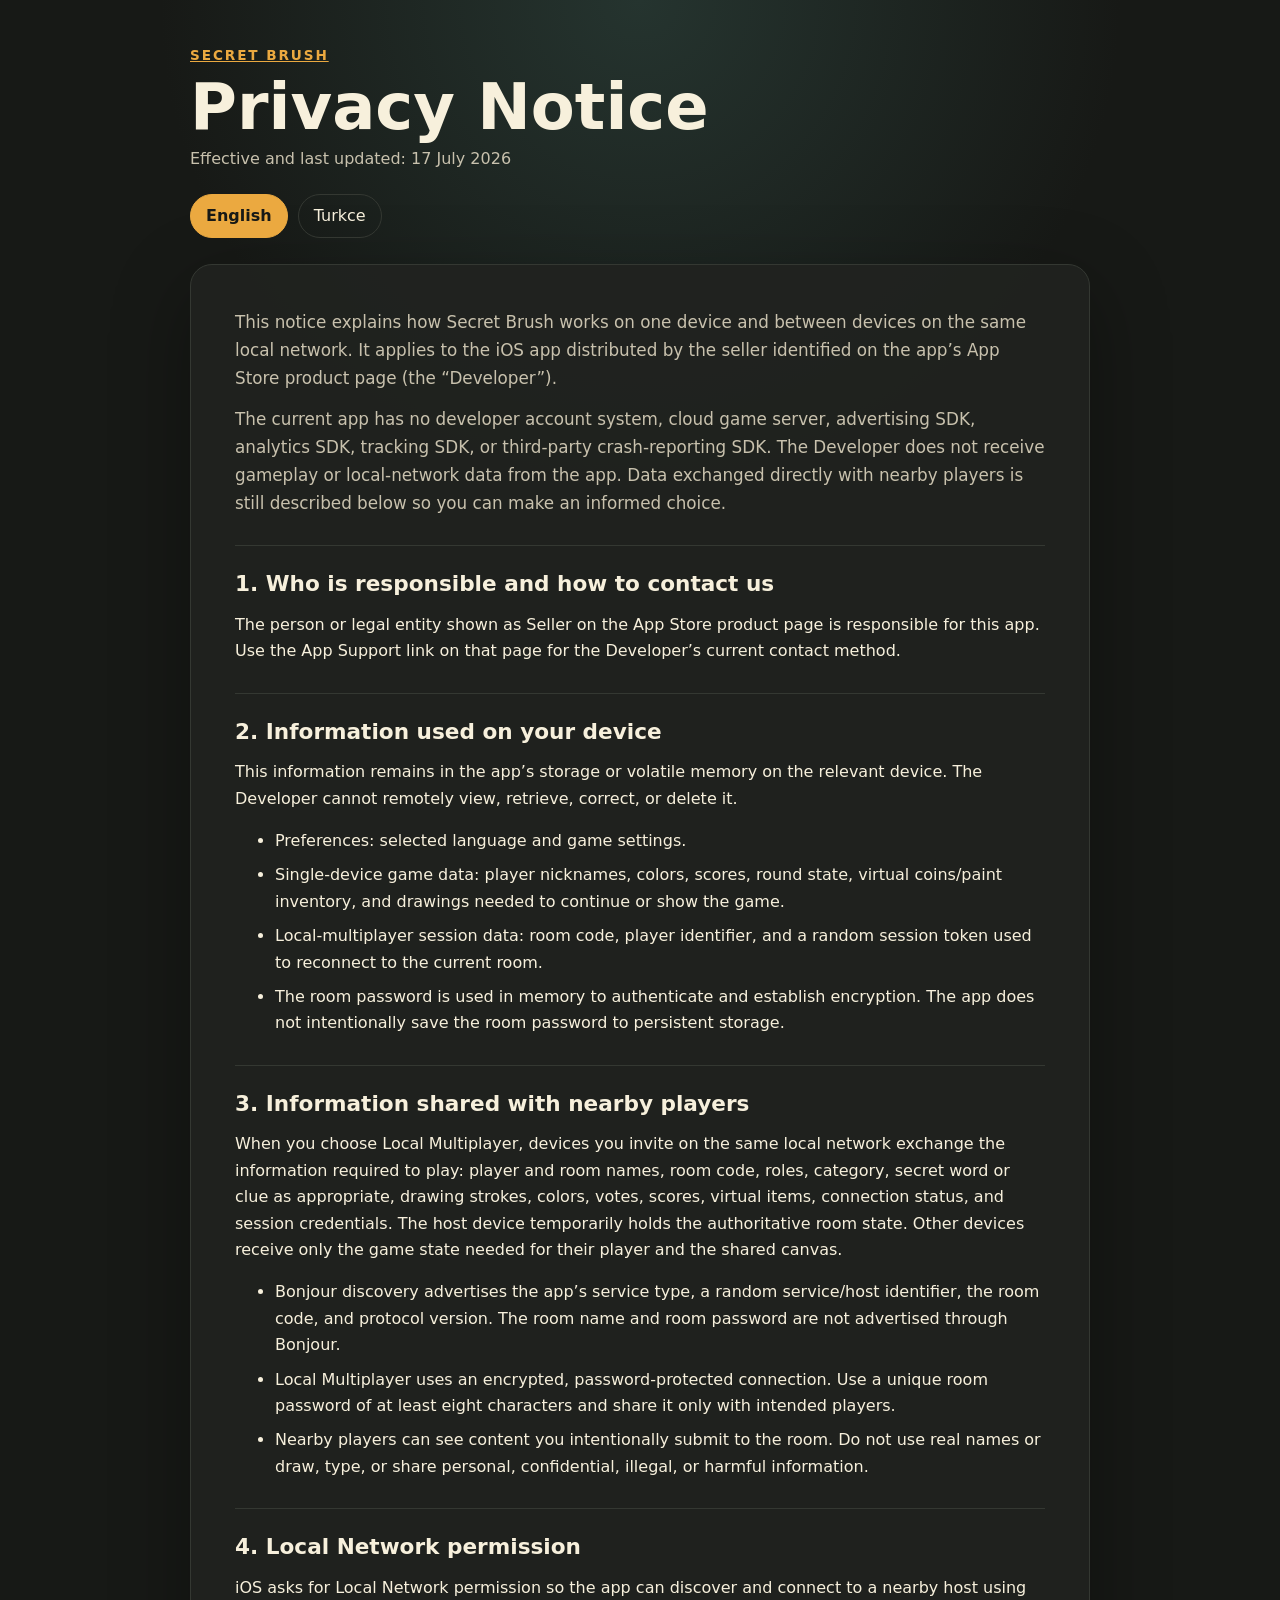
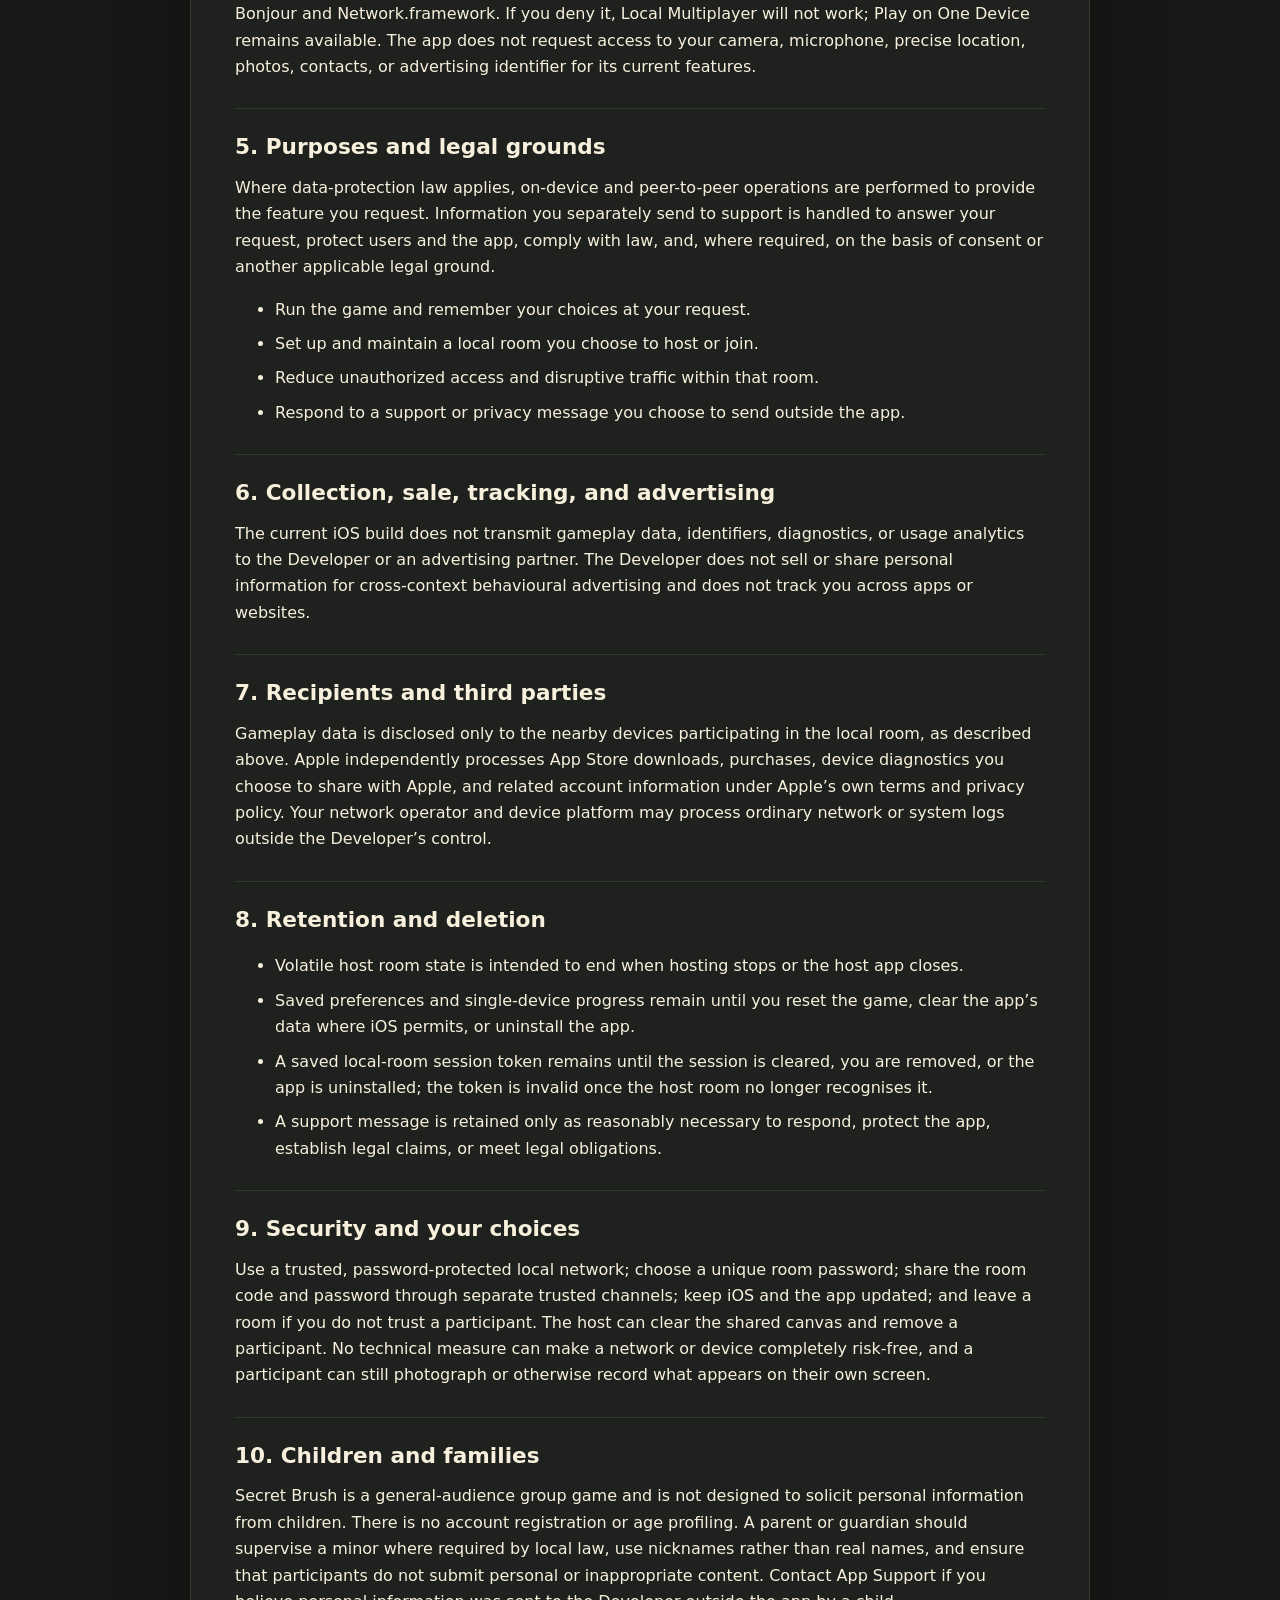
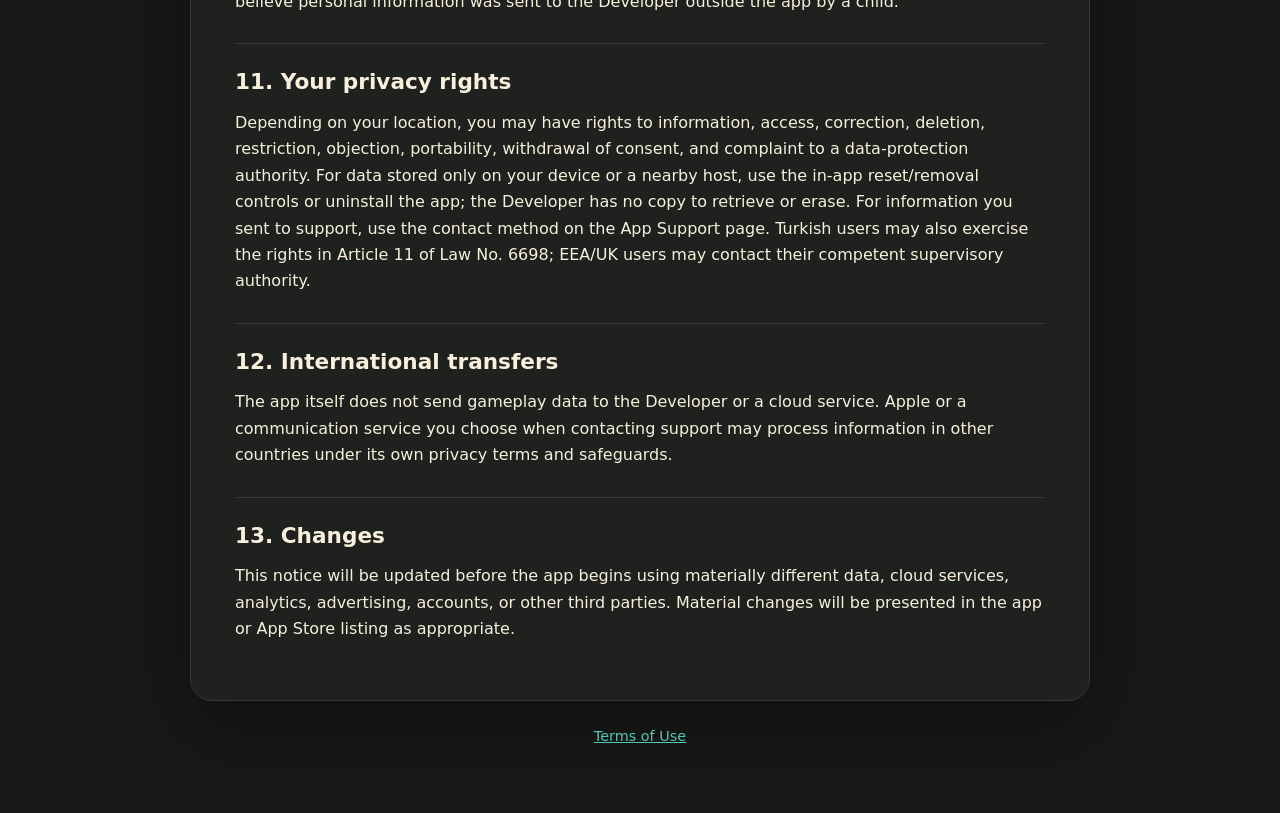
==== privacy.html @ 0e7497ae "Publish Secret Brush legal pages" ====
<!doctype html>
<html lang="en">
<head>
  <meta charset="utf-8">
  <meta name="viewport" content="width=device-width, initial-scale=1">
  <meta name="description" content="Secret Brush privacy notice and data-handling information.">
  <title>Privacy Notice - Secret Brush</title>
  <link rel="stylesheet" href="legal.css">
</head>
<body data-legal-type="privacy">
  <main class="shell">
    <a class="brand" href="index.html">Secret Brush</a>
    <h1 id="pageTitle">Privacy Notice</h1>
    <p class="updated" id="updated"></p>
    <nav class="languages" aria-label="Language">
      <a id="englishLink" href="privacy.html?lang=en">English</a>
      <a id="turkishLink" href="privacy.html?lang=tr">Turkce</a>
    </nav>
    <article id="document"><noscript>Read the source document at <a href="PRIVACY.md">PRIVACY.md</a>.</noscript></article>
    <footer><a href="terms.html">Terms of Use</a></footer>
  </main>
  <script src="legal-content.js"></script>
  <script src="legal-page.js"></script>
</body>
</html>
---- legal.css ----
:root {
  color-scheme: dark;
  --background: #171916;
  --panel: #20231f;
  --text: #f7f0dc;
  --muted: #c8c1ad;
  --gold: #eba940;
  --teal: #54c7b4;
  --line: #343832;
}

* { box-sizing: border-box; }

body {
  margin: 0;
  background: radial-gradient(circle at top, #25342f 0, var(--background) 30rem);
  color: var(--text);
  font: 16px/1.65 system-ui, -apple-system, BlinkMacSystemFont, "Segoe UI", sans-serif;
}

a { color: var(--teal); }

.shell {
  width: min(900px, calc(100% - 32px));
  margin: 0 auto;
  padding: 42px 0 64px;
}

.brand {
  color: var(--gold);
  font-size: .85rem;
  font-weight: 800;
  letter-spacing: .14em;
  text-transform: uppercase;
}

h1 {
  margin: 6px 0 4px;
  font-size: clamp(2.1rem, 8vw, 4rem);
  line-height: 1.05;
}

.subtitle,
.updated,
footer { color: var(--muted); }

.languages,
.document-links {
  display: flex;
  flex-wrap: wrap;
  gap: 10px;
  margin-top: 22px;
}

.languages a,
.document-links a {
  border: 1px solid var(--line);
  border-radius: 999px;
  color: var(--text);
  padding: 8px 15px;
  text-decoration: none;
}

.languages a[aria-current="page"],
.document-links a:hover {
  background: var(--gold);
  border-color: var(--gold);
  color: var(--background);
  font-weight: 800;
}

article,
.home-card {
  margin-top: 26px;
  background: color-mix(in srgb, var(--panel) 94%, transparent);
  border: 1px solid var(--line);
  border-radius: 22px;
  padding: clamp(22px, 5vw, 44px);
  box-shadow: 0 24px 80px #0005;
}

.intro { color: var(--muted); font-size: 1.05rem; }

section {
  border-top: 1px solid var(--line);
  margin-top: 28px;
  padding-top: 20px;
}

h2 { margin: 0 0 10px; font-size: 1.35rem; }
p { margin: 0 0 14px; }
li + li { margin-top: 8px; }
footer { margin-top: 24px; text-align: center; font-size: .9rem; }

@media (max-width: 520px) {
  .shell { width: min(100% - 20px, 900px); padding-top: 24px; }
  article, .home-card { border-radius: 16px; }
}
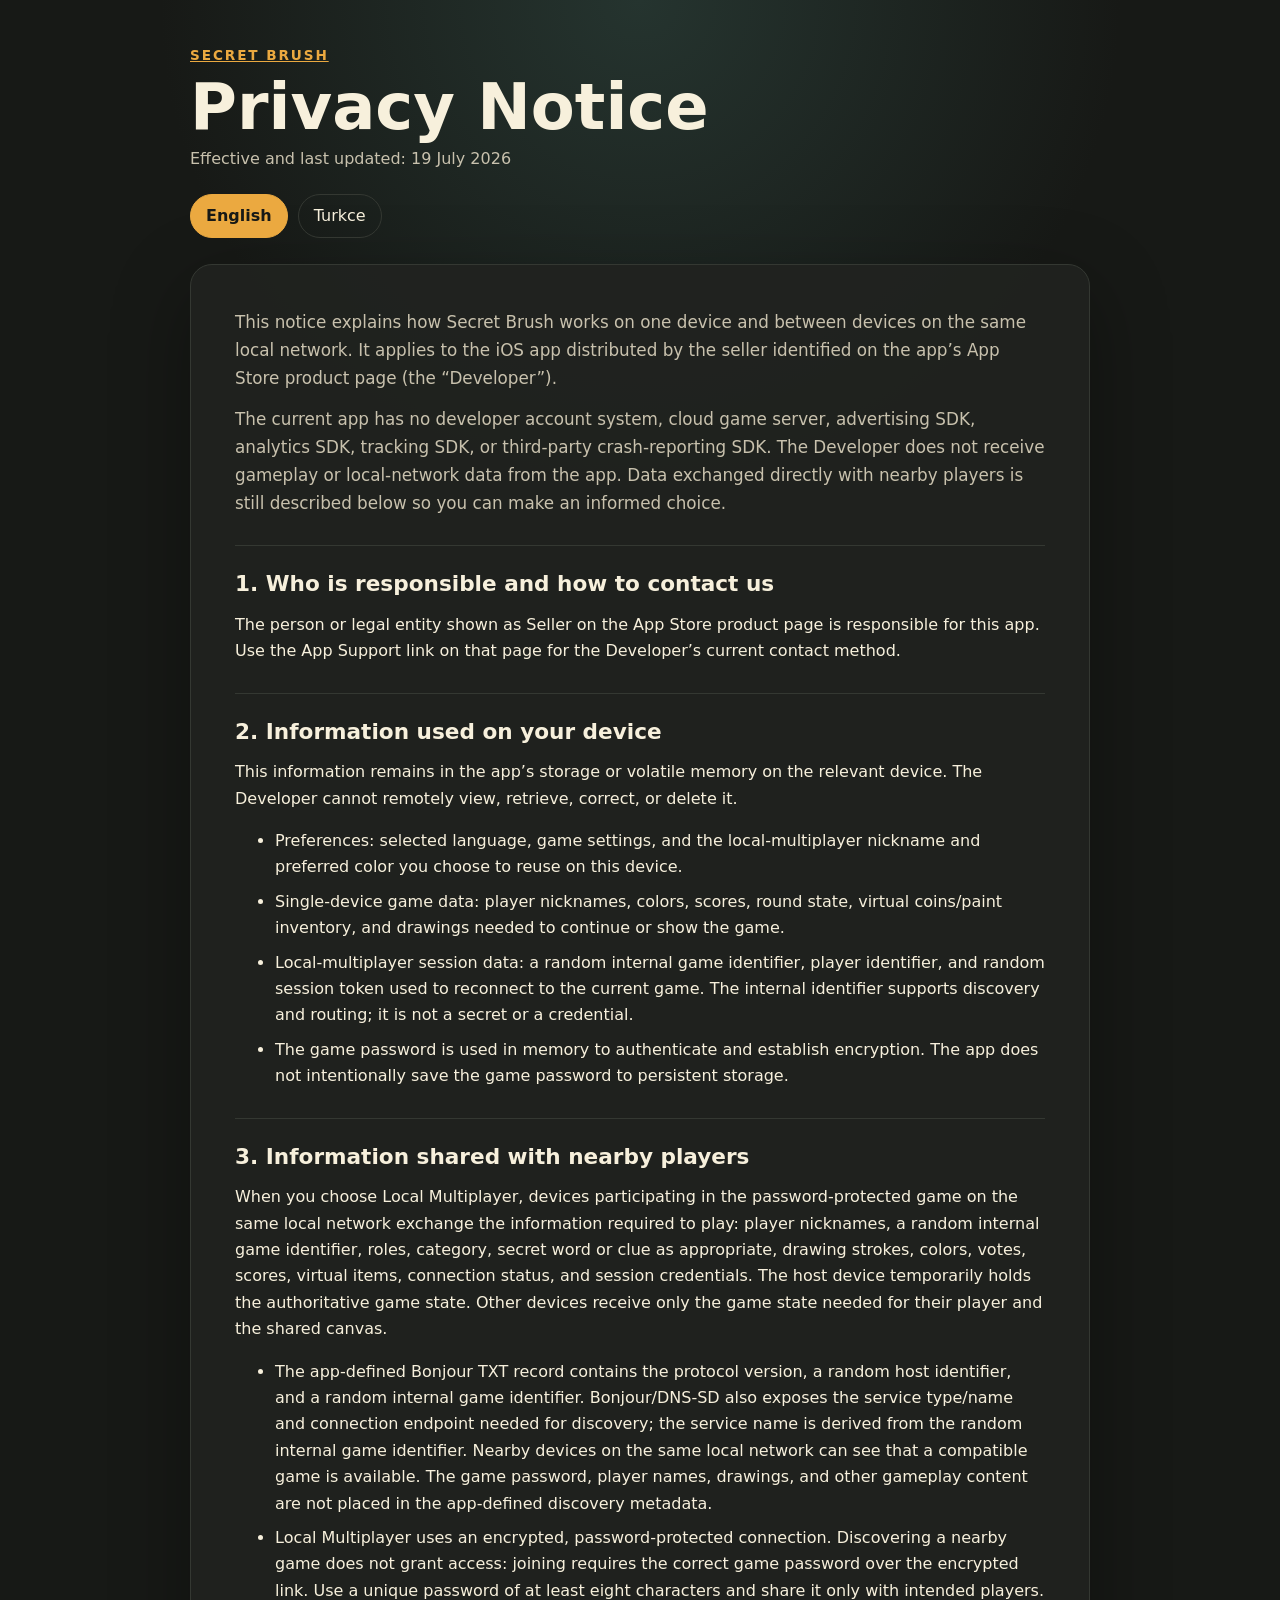
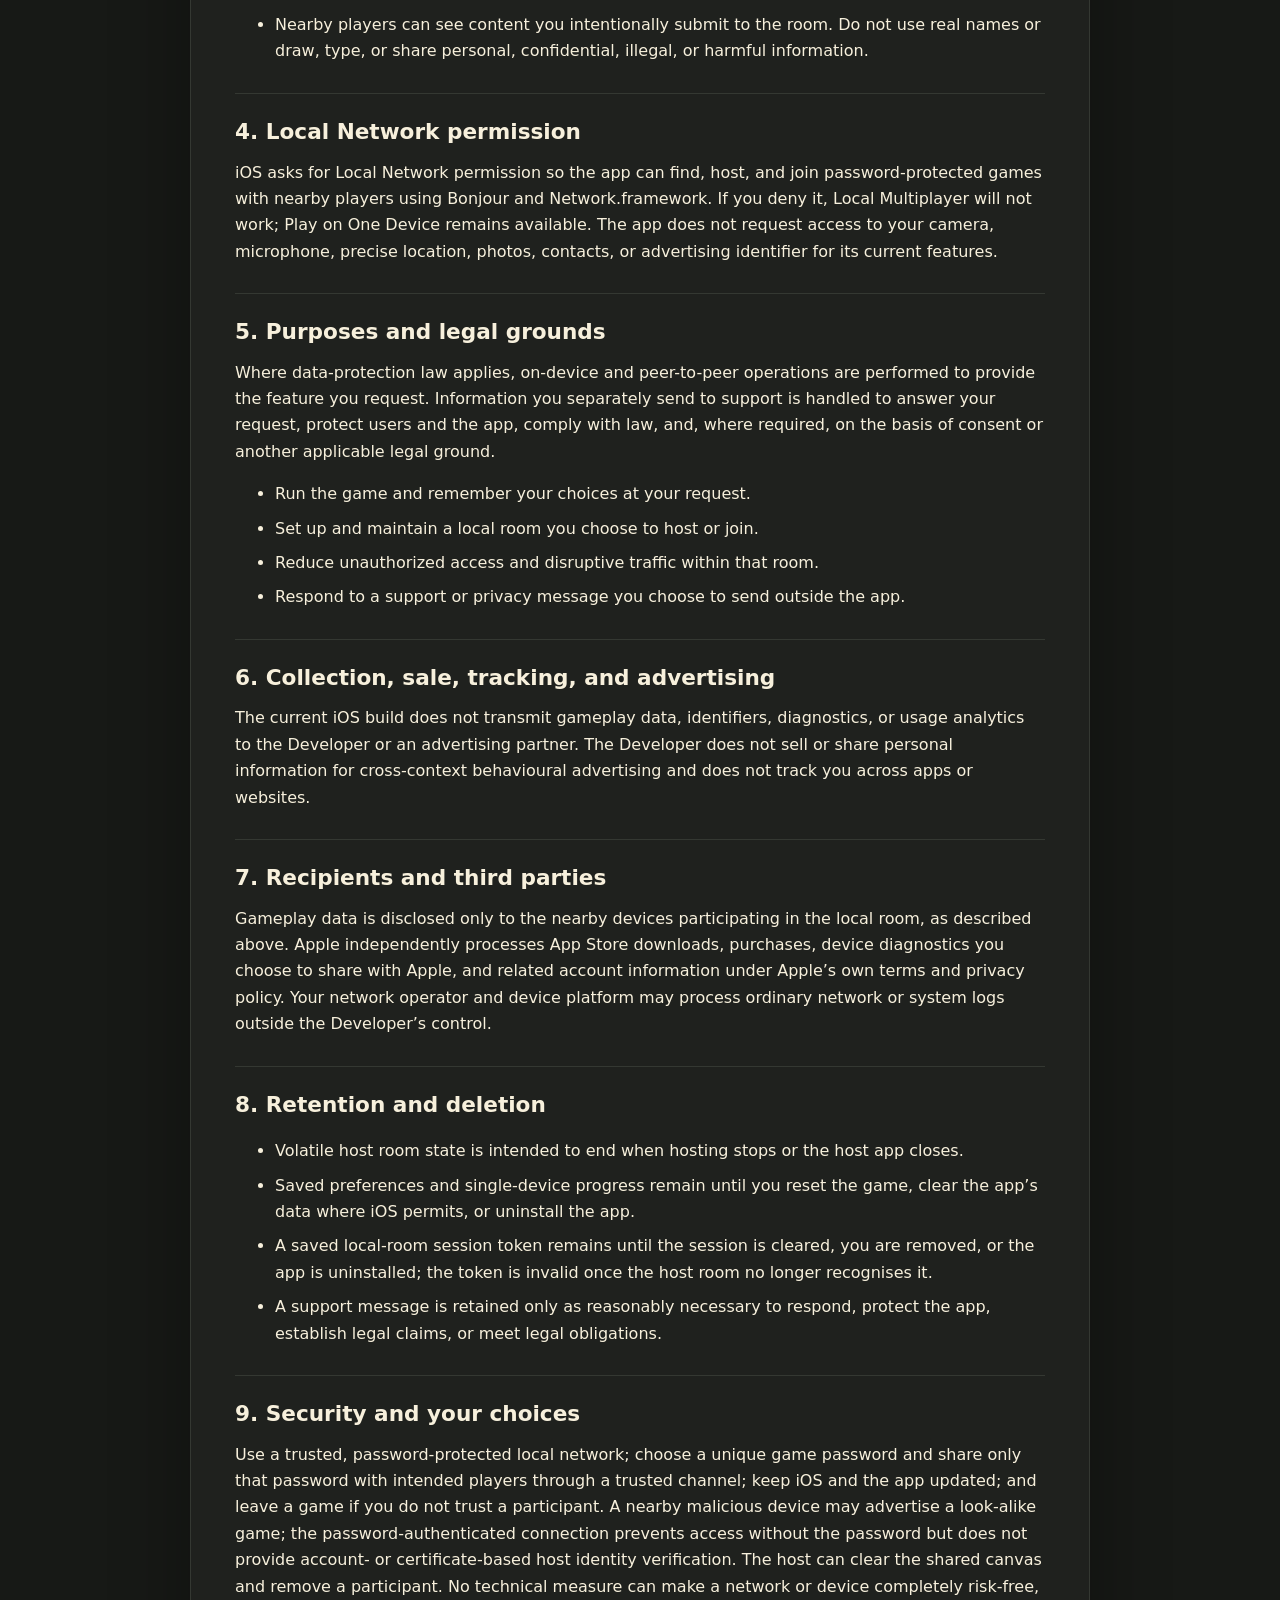
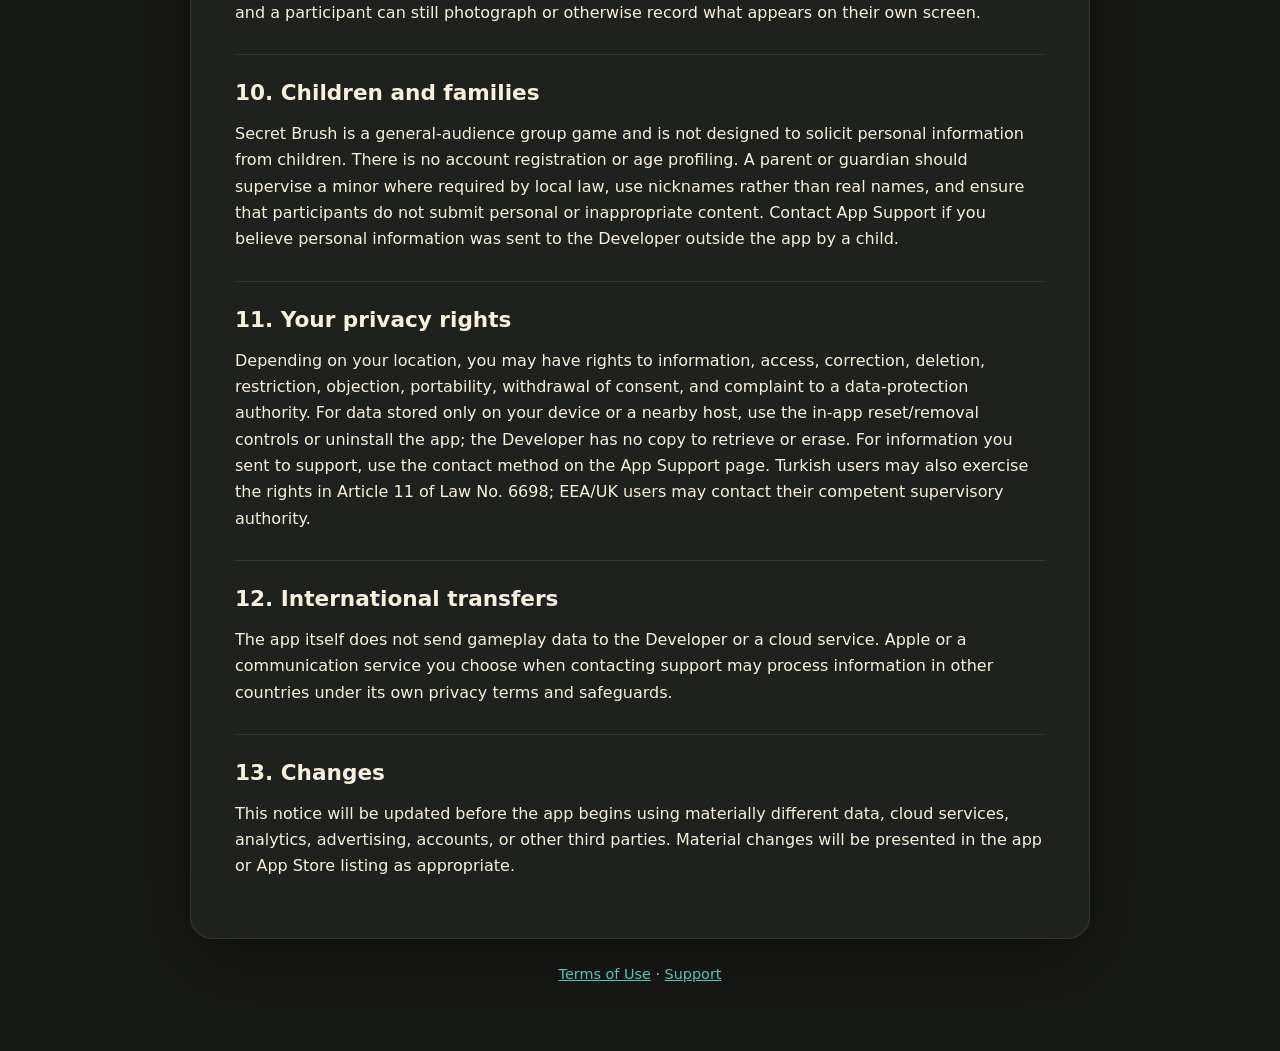
==== commit b7be3def: "Add Secret Brush support page" ====
--- a/privacy.html
+++ b/privacy.html
@@ -17,7 +17,7 @@
       <a id="turkishLink" href="privacy.html?lang=tr">Turkce</a>
     </nav>
     <article id="document"><noscript>Read the source document at <a href="PRIVACY.md">PRIVACY.md</a>.</noscript></article>
-    <footer><a href="terms.html">Terms of Use</a></footer>
+    <footer><a href="terms.html">Terms of Use</a> · <a href="support.html">Support</a></footer>
   </main>
   <script src="legal-content.js"></script>
   <script src="legal-page.js"></script>
--- a/legal.css
+++ b/legal.css
@@ -62,15 +62,25 @@
 }
 
 .languages a[aria-current="page"],
-.document-links a:hover {
+.document-links a:hover,
+.support-button:hover {
   background: var(--gold);
   border-color: var(--gold);
   color: var(--background);
   font-weight: 800;
 }
 
-article,
-.home-card {
+.support-button {
+  display: inline-block;
+  margin-top: 4px;
+  border: 1px solid var(--gold);
+  border-radius: 999px;
+  color: var(--text);
+  padding: 10px 17px;
+  text-decoration: none;
+}
+
+article,.home-card {
   margin-top: 26px;
   background: color-mix(in srgb, var(--panel) 94%, transparent);
   border: 1px solid var(--line);
@@ -87,6 +97,12 @@
   padding-top: 20px;
 }
 
+.support-section:first-child {
+  border-top: 0;
+  margin-top: 0;
+  padding-top: 0;
+}
+
 h2 { margin: 0 0 10px; font-size: 1.35rem; }
 p { margin: 0 0 14px; }
 li + li { margin-top: 8px; }
